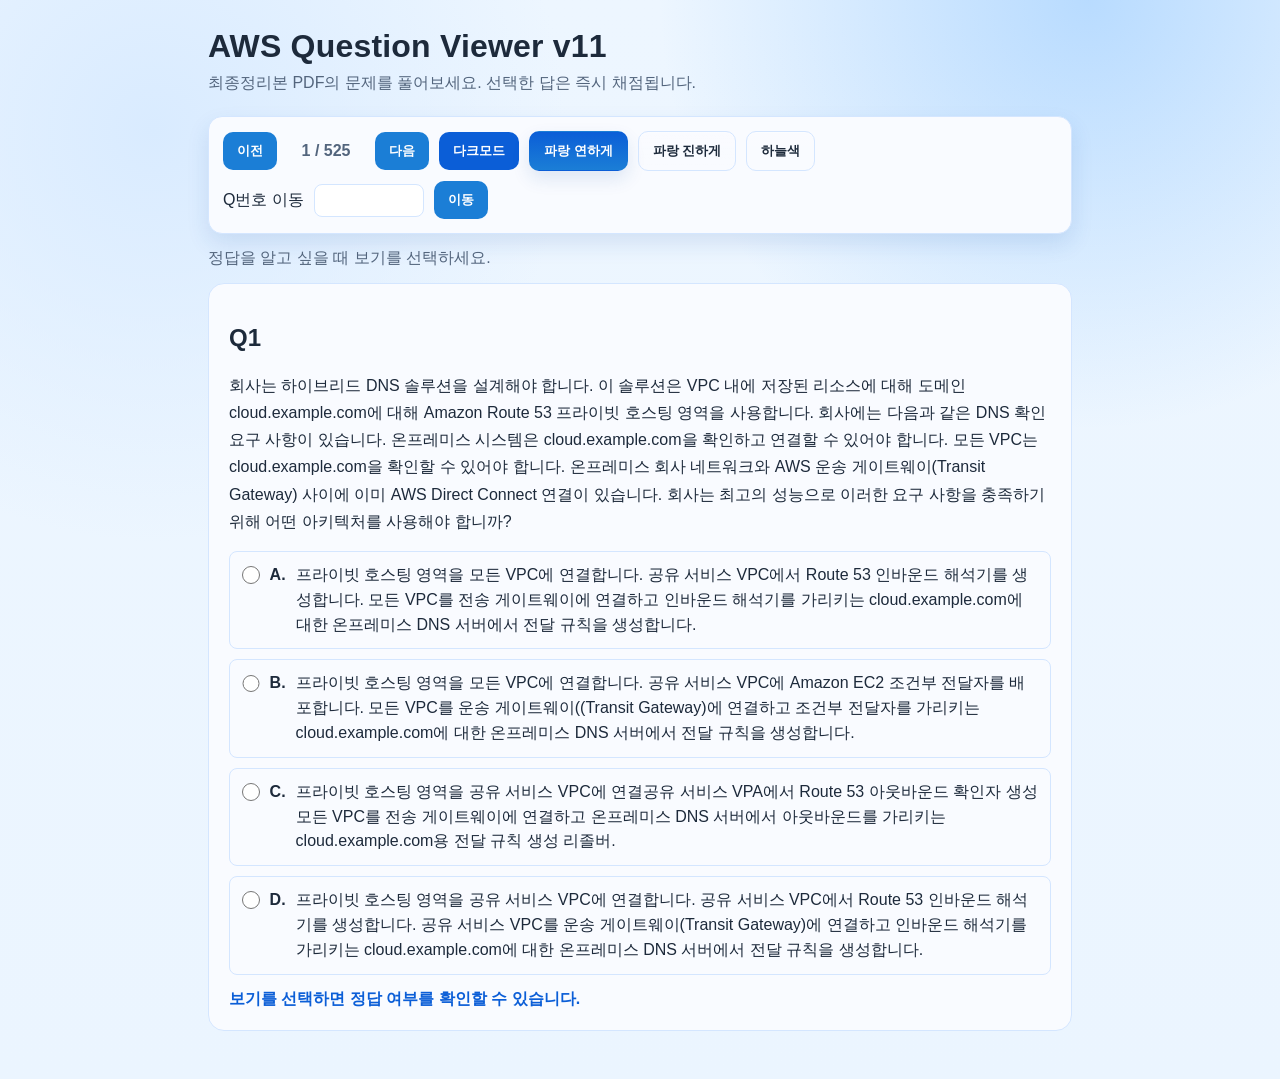
==== viewer/index11.html @ 74671076 "Create v11 questions from PDF highlights" ====
<!doctype html>
<html lang="ko">
<head>
  <meta charset="UTF-8" />
  <meta name="viewport" content="width=device-width, initial-scale=1.0" />
  <title>AWS Question Viewer v11</title>
  <link rel="stylesheet" href="styles.css" />
</head>
<body class="v6 v10">
  <main class="page">
    <header class="hero">
      <h1>AWS Question Viewer v11</h1>
      <p>최종정리본 PDF의 문제를 풀어보세요. 선택한 답은 즉시 채점됩니다.</p>
    </header>

    <section class="controls">
      <div class="nav">
        <button id="prevBtn" type="button">이전</button>
        <span id="progress">0 / 0</span>
        <button id="nextBtn" type="button">다음</button>
        <button id="darkModeBtn" type="button">다크모드</button>
        <button id="blueLightBtn" type="button" class="theme-btn">파랑 연하게</button>
        <button id="blueDeepBtn" type="button" class="theme-btn">파랑 진하게</button>
        <button id="skyBtn" type="button" class="theme-btn">하늘색</button>
      </div>
      <div class="jump">
        <label for="jumpInput">Q번호 이동</label>
        <input id="jumpInput" type="number" min="1" />
        <button id="jumpBtn" type="button">이동</button>
      </div>
    </section>

    <section id="status" class="status">데이터를 불러오는 중입니다.</section>

    <article id="card" class="card hidden">
      <h2 id="qTitle"></h2>
      <p id="qText" class="question"></p>
      <fieldset id="choiceList" class="quiz-choices">
        <legend class="sr-only">답 선택</legend>
      </fieldset>
      <p id="answer" class="answer"></p>
    </article>
  </main>
  <script src="questions_v11.data.js"></script>
  <script src="app11.js"></script>
</body>
</html>
---- viewer/styles.css ----
:root {
  --bg: #eef6ff;
  --bg-2: #dfeeff;
  --panel: #f9fbff;
  --panel-strong: #edf5ff;
  --ink: #1d2a3b;
  --muted: #53657d;
  --accent: #0f5ec6;
  --accent-2: #1d9ad6;
  --line: #d6e3f8;
  --shadow: rgba(29, 72, 134, 0.16);
}

body.theme-blue-light {
  --bg: #edf6ff;
  --bg-2: #d9ebff;
  --panel: #f9fbff;
  --panel-strong: #edf5ff;
  --ink: #1d2a3b;
  --muted: #53657d;
  --accent: #0b5ed7;
  --accent-2: #1b7ed6;
  --line: #d4e6ff;
  --shadow: rgba(22, 85, 168, 0.12);
}

body.theme-blue-deep {
  --bg: #dfeeff;
  --bg-2: #bfd8ff;
  --panel: #edf5ff;
  --panel-strong: #dfeaff;
  --ink: #13263d;
  --muted: #38506d;
  --accent: #0b4ca2;
  --accent-2: #1d74c5;
  --line: #bfd0f5;
  --shadow: rgba(17, 68, 146, 0.18);
}

body.theme-sky {
  --bg: #edfaff;
  --bg-2: #d7f0ff;
  --panel: #f6fcff;
  --panel-strong: #ebf9ff;
  --ink: #1a2c38;
  --muted: #587086;
  --accent: #3f9ed8;
  --accent-2: #7bbde8;
  --line: #d4ecff;
  --shadow: rgba(114, 170, 212, 0.16);
}

body.dark {
  --bg: #071a2d;
  --bg-2: #0d2947;
  --panel: #11243b;
  --panel-strong: #173253;
  --ink: #edf5ff;
  --muted: #adc2d8;
  --accent: #7ab7ff;
  --accent-2: #5ea4ff;
  --line: #1d3e64;
  --shadow: rgba(9, 18, 35, 0.55);
}

* {
  box-sizing: border-box;
}

body {
  margin: 0;
  font-family: "Pretendard", "Noto Sans KR", "Malgun Gothic", sans-serif;
  color: var(--ink);
  background:
    radial-gradient(circle at 12% 12%, var(--bg-2) 0%, transparent 28%),
    radial-gradient(circle at 85% 0%, rgba(99, 176, 255, 0.38) 0%, transparent 28%),
    linear-gradient(180deg, var(--bg) 0%, color-mix(in srgb, var(--bg) 86%, #dfefff 14%));
  transition: background 0.2s ease, color 0.2s ease;
}

.page {
  max-width: 900px;
  margin: 0 auto;
  padding: 28px 18px 48px;
}

.hero h1 {
  margin: 0;
  font-size: 2rem;
  letter-spacing: 0.2px;
}

.hero p {
  margin: 8px 0 0;
  color: var(--muted);
}

.controls {
  margin-top: 22px;
  padding: 14px;
  border: 1px solid var(--line);
  border-radius: 14px;
  background: var(--panel);
  display: grid;
  gap: 10px;
  box-shadow: 0 10px 22px var(--shadow);
}

.v2 .controls {
  display: flex;
  align-items: center;
  gap: 14px;
  flex-wrap: wrap;
}

.v2 .nav {
  flex: 0 0 auto;
}

.v2 .jump {
  margin-left: auto;
  justify-content: flex-end;
}

button,
.file-picker {
  border: 0;
  background: var(--accent);
  color: #ffffff;
  border-radius: 10px;
  padding: 10px 14px;
  font-weight: 700;
  cursor: pointer;
  transition: transform 0.14s ease, opacity 0.14s ease, box-shadow 0.18s ease;
}

button:hover,
.file-picker:hover {
  transform: translateY(-1px);
  opacity: 0.95;
}

#prevBtn,
#nextBtn,
#jumpBtn {
  background: var(--accent-2);
}

.theme-btn {
  background: linear-gradient(180deg, rgba(255,255,255,0.12), rgba(255,255,255,0.02));
  border: 1px solid var(--line);
  color: var(--ink);
  box-shadow: inset 0 1px 0 rgba(255,255,255,0.3);
}

.theme-btn--active {
  background: linear-gradient(180deg, var(--accent), var(--accent-2));
  color: #fff;
  border-color: transparent;
  box-shadow: 0 8px 18px var(--shadow);
}

#highlightBtn {
  background: #b45309;
}

#fileInput {
  display: none;
}

.nav,
.jump {
  display: flex;
  align-items: center;
  gap: 10px;
}

#progress {
  min-width: 78px;
  text-align: center;
  color: var(--muted);
  font-weight: 700;
}

#jumpInput {
  width: 110px;
  padding: 8px;
  border: 1px solid var(--line);
  border-radius: 8px;
}

.status {
  margin-top: 14px;
  color: var(--muted);
}

.card {
  margin-top: 14px;
  padding: 20px;
  border: 1px solid var(--line);
  border-radius: 16px;
  background: var(--panel);
  animation: rise 0.25s ease;
}

.hidden {
  display: none;
}

.question {
  margin-top: 10px;
  line-height: 1.55;
}

.choices {
  margin: 14px 0;
  padding-left: 20px;
  display: grid;
  gap: 8px;
}

.answer {
  margin: 0;
  color: var(--accent);
  font-weight: 800;
}

.correct-choice {
  font-weight: 700;
  background: linear-gradient(90deg, #fff8c2 0%, #fffdf8 82%);
  border-left: 4px solid #f59e0b;
  padding: 6px 8px;
  border-radius: 6px;
}

.hl {
  background: #fff59d;
  border-radius: 3px;
  padding: 0 1px;
}

.hl-block {
  display: inline;
  background: #fff3a3;
  border-radius: 4px;
  padding: 0 2px;
  box-decoration-break: clone;
  -webkit-box-decoration-break: clone;
}

.mapping {
  margin-top: 14px;
  padding-top: 12px;
  border-top: 1px dashed var(--line);
}

.mapping h3 {
  margin: 0 0 8px;
  font-size: 1rem;
}

.mapping-row {
  margin: 6px 0;
  line-height: 1.5;
}

.mapping-arrow {
  color: #8a5a00;
  font-weight: 700;
  margin: 0 6px;
}

.v3 .controls {
  display: flex;
  align-items: center;
  gap: 14px;
  flex-wrap: wrap;
}

.v3 .jump {
  margin-left: auto;
  justify-content: flex-end;
}

.clue-box {
  margin: 14px 0 10px;
  padding: 14px;
  border: 1px solid #f0d69b;
  border-radius: 14px;
  background: linear-gradient(135deg, #fff7d6 0%, #fffdf8 100%);
}

.clue-box__eyebrow {
  margin: 0 0 10px;
  color: #8a5a00;
  font-size: 0.85rem;
  font-weight: 800;
  letter-spacing: 0.04em;
}

.clue-box__badges {
  display: flex;
  flex-wrap: wrap;
  gap: 8px;
}

.clue-badge {
  display: inline-flex;
  align-items: center;
  padding: 8px 12px;
  border-radius: 999px;
  background: #fff0b3;
  color: #6c4a00;
  font-weight: 800;
}

.choices--single {
  padding-left: 0;
}

.correct-choice--v3 {
  list-style: none;
  font-size: 1.04rem;
}

.v5 .question {
  line-height: 1.7;
}

.v5 .correct-choice--v5 {
  font-weight: 700;
  background: linear-gradient(90deg, #fff8c2 0%, #fffdf8 82%);
  border-left: 4px solid #f59e0b;
  padding: 8px 10px;
  border-radius: 6px;
  list-style: none;
}

.v5 .choices {
  padding-left: 0;
}

.v5 .hl {
  background: #fff08a;
  border-radius: 3px;
  padding: 0 2px;
  font-weight: 800;
}

.v6 .question {
  line-height: 1.7;
}

.v6 .choices {
  padding-left: 0;
}

.v6 .correct-choice--v6 {
  list-style: none;
  font-weight: 700;
  background: linear-gradient(90deg, #fff8c2 0%, #fffdf8 82%);
  border-left: 4px solid #f59e0b;
  padding: 8px 10px;
  border-radius: 6px;
}

.pdf-highlight {
  background-color: var(--highlight-color);
  background-color: color-mix(in srgb, var(--highlight-color) calc(var(--highlight-opacity) * 100%), transparent);
  border-radius: 2px;
  padding: 0 1px;
  box-decoration-break: clone;
  -webkit-box-decoration-break: clone;
}

.v4 {
  min-height: 100vh;
  background: #f4f1ea;
}

.concept-app {
  min-height: 100vh;
  display: grid;
  grid-template-columns: 280px minmax(0, 1fr);
}

.concept-sidebar {
  position: sticky;
  top: 0;
  height: 100vh;
  overflow-y: auto;
  padding: 28px 18px;
  color: #f8f4e9;
  background: #173f43;
}

.concept-brand h1,
.concept-header h2 {
  margin: 0;
}

.concept-brand h1 {
  font-size: 1.6rem;
  letter-spacing: 0.02em;
}

.concept-brand p {
  margin: 8px 0 22px;
  color: #b9d3d0;
  font-size: 0.9rem;
  line-height: 1.5;
}

.concept-kicker,
.panel-label {
  display: block;
  margin-bottom: 7px;
  color: #d8a63a;
  font-size: 0.72rem;
  font-weight: 800;
  letter-spacing: 0.12em;
  text-transform: uppercase;
}

.concept-search-label {
  display: block;
  margin-bottom: 6px;
  color: #b9d3d0;
  font-size: 0.8rem;
}

.concept-search {
  width: 100%;
  margin-bottom: 16px;
  padding: 10px 11px;
  border: 1px solid #4b7475;
  border-radius: 8px;
  color: #f8f4e9;
  background: #0f3035;
}

.concept-search::placeholder {
  color: #86aaa8;
}

.service-list {
  display: grid;
  gap: 4px;
}

.service-item {
  display: flex;
  align-items: center;
  justify-content: space-between;
  width: 100%;
  padding: 10px 11px;
  border: 0;
  border-radius: 7px;
  color: #d7e6e3;
  background: transparent;
  text-align: left;
  font-size: 0.84rem;
  font-weight: 600;
}

.service-item small {
  color: #86aaa8;
  font-size: 0.72rem;
}

.service-item:hover,
.service-item--active {
  color: #173f43;
  background: #f4d477;
}

.service-item--active small,
.service-item:hover small {
  color: #6c4a00;
}

.concept-main {
  min-width: 0;
  padding: 38px clamp(22px, 5vw, 72px) 60px;
}

.concept-header {
  display: flex;
  align-items: end;
  justify-content: space-between;
  gap: 18px;
  max-width: 1080px;
  margin: 0 auto 24px;
}

.concept-header h2 {
  font-size: clamp(1.7rem, 3vw, 2.6rem);
}

.concept-count {
  color: #817966;
  font-size: 0.85rem;
  font-weight: 700;
}

.concept-content {
  max-width: 1080px;
  margin: 0 auto;
}

.concept-empty {
  padding: 48px 0;
  color: #817966;
}

.concept-hero,
.concept-panel {
  border: 1px solid #e5ddcd;
  background: #fffdf8;
}

.concept-hero {
  display: flex;
  align-items: center;
  justify-content: space-between;
  gap: 18px;
  padding: 18px 20px;
  border-radius: 12px;
}

.concept-hero a {
  color: #0f766e;
  font-weight: 700;
  text-decoration: none;
}

.concept-stats {
  display: flex;
  gap: 8px;
  color: #6d6657;
  font-size: 0.82rem;
  font-weight: 700;
}

.concept-stats span {
  padding: 6px 9px;
  border-radius: 999px;
  background: #edf3ee;
}

.concept-grid {
  display: grid;
  grid-template-columns: minmax(0, 1.2fr) minmax(0, 1fr);
  gap: 14px;
  margin-top: 14px;
}

.concept-panel {
  padding: 20px;
  border-radius: 12px;
}

.concept-panel h3 {
  margin: 0 0 12px;
  font-size: 1.05rem;
}

.concept-panel--wide {
  background: #fff7d6;
  border-color: #f0d69b;
}

.concept-panel--answer {
  margin-top: 14px;
}

.concept-list {
  display: grid;
  gap: 10px;
  margin: 0;
  padding-left: 18px;
  line-height: 1.55;
}

.concept-list li::marker {
  color: #d08b17;
}

.concept-list small {
  color: #8b7955;
  font-size: 0.75rem;
}

.concept-muted,
.verification-note {
  color: #817966;
  font-size: 0.86rem;
}

.verification-note {
  margin: 16px 2px 0;
}

.sr-only {
  position: absolute;
  width: 1px;
  height: 1px;
  padding: 0;
  margin: -1px;
  overflow: hidden;
  clip: rect(0, 0, 0, 0);
  white-space: nowrap;
  border: 0;
}

.quiz-choices {
  display: grid;
  gap: 10px;
  margin: 14px 0;
  padding: 0;
  border: 0;
}

.quiz-choice {
  display: grid;
  grid-template-columns: auto auto minmax(0, 1fr);
  align-items: start;
  gap: 10px;
  padding: 11px 12px;
  border: 1px solid var(--line);
  border-radius: 8px;
  background: var(--panel);
  cursor: pointer;
  line-height: 1.55;
  transition: border-color 0.15s ease, background 0.15s ease, transform 0.15s ease;
}

.quiz-choice:hover {
  border-color: var(--accent);
  transform: translateY(-1px);
}

.quiz-choice input {
  width: 1.1rem;
  height: 1.1rem;
  margin: 0.2rem 0 0;
  accent-color: var(--accent);
}

.quiz-choice__label {
  font-weight: 800;
}

.quiz-choice--correct {
  border-color: #e6a400;
  background: linear-gradient(90deg, #fff3a3 0%, #fffdf8 82%);
  box-shadow: 0 4px 14px rgba(194, 135, 0, 0.16);
}

.quiz-choice--wrong {
  border-color: #c2413b;
  background: #fff0ee;
}

.quiz-choice--selected {
  font-weight: 700;
}

.answer--correct {
  color: #9a6700;
}

.answer--wrong {
  color: #b42318;
}

body.dark .quiz-choice--correct {
  background: #514315;
  border-color: #d6a928;
}

body.dark .quiz-choice--wrong {
  background: #4d2422;
  border-color: #d66b63;
}

@keyframes rise {
  from {
    opacity: 0;
    transform: translateY(8px);
  }
  to {
    opacity: 1;
    transform: translateY(0);
  }
}

@media (max-width: 640px) {
  .hero h1 {
    font-size: 1.5rem;
  }

  .nav,
  .jump {
    flex-wrap: wrap;
  }

  .v2 .jump {
    margin-left: 0;
    justify-content: flex-start;
  }

  .v3 .jump {
    margin-left: 0;
    justify-content: flex-start;
  }

  .concept-app {
    display: block;
  }

  .concept-main {
    padding: 28px 18px 44px;
  }
}

/* ==========================================================================
   v8 Concept Book Specific Styles
   ========================================================================== */
.concept-filter-group {
  margin-bottom: 16px;
}

.concept-select {
  width: 100%;
  margin-bottom: 16px;
  padding: 9px 10px;
  border: 1px solid #4b7475;
  border-radius: 8px;
  color: #f8f4e9;
  background: #0f3035;
  font-size: 0.85rem;
}

.service-item-badges {
  display: flex;
  gap: 4px;
}

.badge-ans-hl {
  padding: 2px 6px;
  border-radius: 4px;
  color: #5c3c00;
  background: #f0d69b;
  font-size: 0.7rem;
  font-weight: 700;
}

.badge-tot-hl {
  padding: 2px 6px;
  border-radius: 4px;
  color: #2b5658;
  background: #b9d3d0;
  font-size: 0.7rem;
  font-weight: 700;
}

.docs-btn {
  display: inline-block;
  padding: 6px 12px;
  border-radius: 6px;
  color: #fff !important;
  background: #0f766e;
  font-size: 0.85rem;
  text-decoration: none;
  transition: background 0.15s ease;
}

.docs-btn:hover {
  background: #0d5f58;
}

.phrase-bank-container {
  display: flex;
  flex-wrap: wrap;
  gap: 8px;
  line-height: 1.8;
}

.phrase-tag {
  display: inline-flex;
  align-items: center;
  gap: 4px;
  padding: 4px 10px;
  border-radius: 6px;
  border: 1px solid #e2c068;
  background: #fff3c4;
  color: #2c2500;
  font-size: 0.88rem;
  font-weight: 600;
}

.phrase-tag small {
  color: #8c6a00;
  font-size: 0.75rem;
  font-weight: 700;
}

.trigger-box {
  padding: 14px 16px;
  border-left: 4px solid #d08b17;
  border-radius: 0 8px 8px 0;
  background: #fff8e6;
  color: #3d3100;
  font-size: 0.92rem;
  line-height: 1.6;
  font-weight: 500;
}

.qnum-badge-list {
  display: flex;
  flex-wrap: wrap;
  gap: 6px;
  margin-top: 8px;
}

.qnum-badge {
  padding: 3px 9px;
  border-radius: 999px;
  border: 1px solid #cfd8d6;
  background: #eef4f3;
  color: #173f43;
  font-size: 0.78rem;
  font-weight: 700;
}

.example-card-list {
  display: grid;
  gap: 10px;
  margin-top: 8px;
}

.example-card {
  padding: 10px 12px;
  border-radius: 8px;
  border: 1px solid #e7e0d3;
  background: #faf7ef;
}

.example-qnum {
  display: inline-block;
  margin-bottom: 4px;
  padding: 1px 6px;
  border-radius: 4px;
  background: #173f43;
  color: #f8f4e9;
  font-size: 0.72rem;
  font-weight: 700;
}

.example-text {
  margin: 0;
  color: #333;
  font-size: 0.85rem;
  line-height: 1.5;
}

.margin-top-14 {
  margin-top: 14px;
}

  .concept-grid {
    grid-template-columns: 1fr;
  }

/* Dark mode */
body.dark {
  background: radial-gradient(circle at 10% 10%, #1a2530 0%, transparent 35%),
    radial-gradient(circle at 90% 0%, #17232a 0%, transparent 32%),
    #0f1620;
  color: #e8ecf1;
}

body.dark #darkModeBtn {
  background: #334155;
}

body.dark .controls,
body.dark .card {
  background: #182230;
  border-color: #2c3a4a;
}

body.dark .hero p,
body.dark .status,
body.dark #progress {
  color: #9fb0c3;
}

body.dark #jumpInput {
  background: #182230;
  border-color: #2c3a4a;
  color: #e8ecf1;
}

body.dark .question,
body.dark .choices,
body.dark .choices li,
body.dark #qTitle {
  color: #ffffff;
}

body.dark .answer {
  color: #5eead4;
}

body.dark .correct-choice,
body.dark .correct-choice--v3,
body.dark .correct-choice--v5,
body.dark .correct-choice--v6 {
  background: linear-gradient(90deg, #4a4420 0%, #182230 82%);
  border-left-color: #f59e0b;
  color: #ffffff;
}

body.dark .hl,
body.dark .v5 .hl {
  background: #6b5b1f;
  color: #ffffff;
}

body.dark .hl-block {
  background: #5a4d1a;
  color: #ffffff;
}

body.dark .pdf-highlight {
  color: #ffffff;
}

body.dark .mapping {
  border-top-color: #2c3a4a;
}

body.dark .mapping-arrow {
  color: #f0b429;
}

  .concept-hero {
    align-items: flex-start;
    flex-direction: column;
  }
}
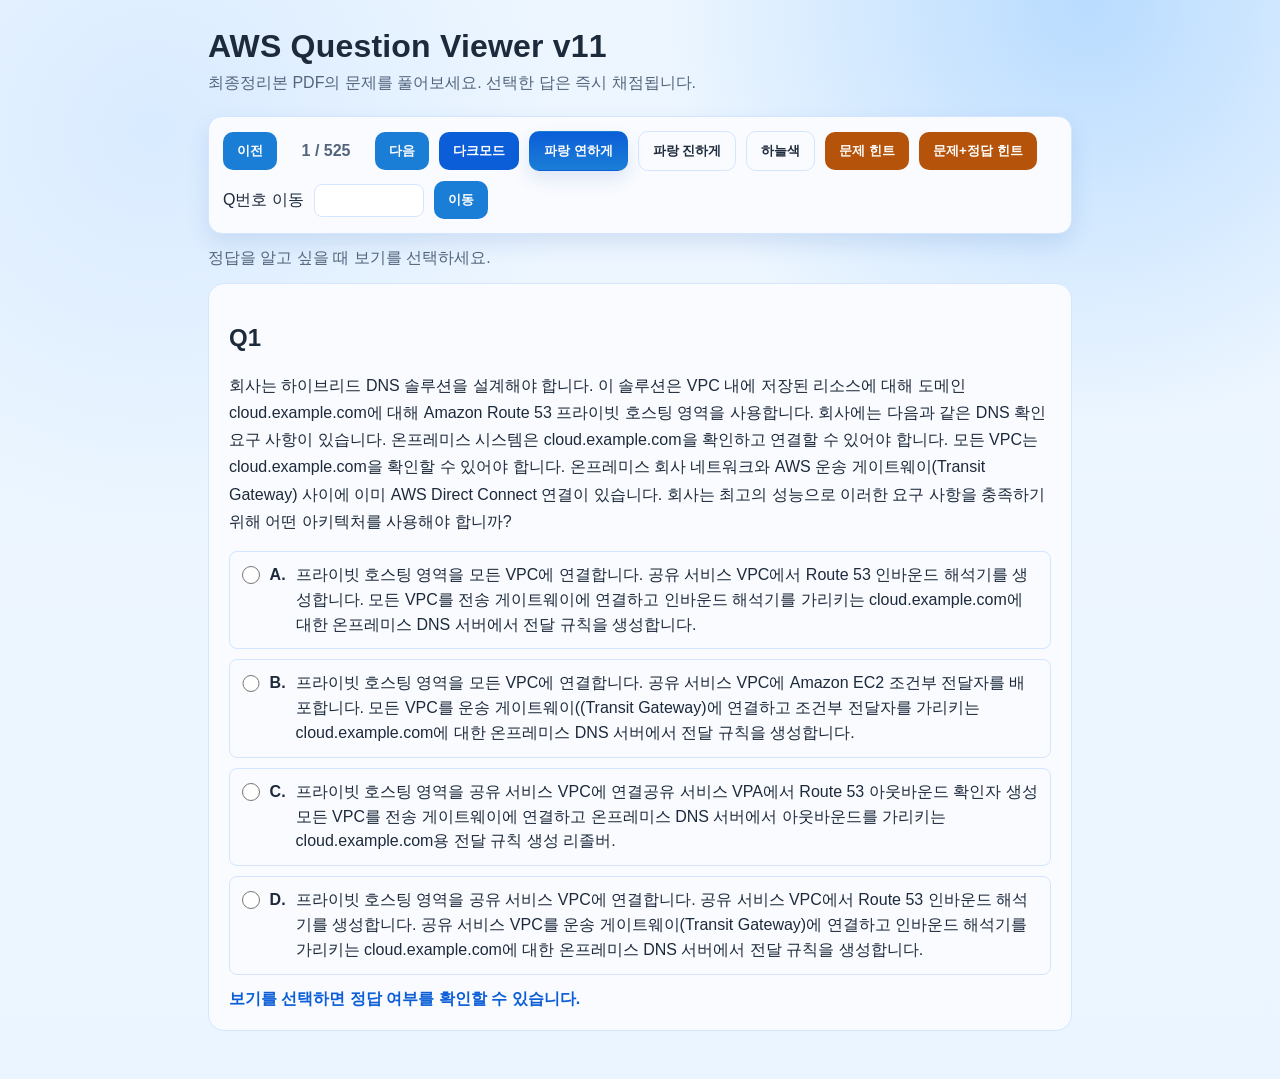
==== commit eb3517a6: "Add v11 question and answer hints" ====
--- a/viewer/index11.html
+++ b/viewer/index11.html
@@ -22,6 +22,8 @@
         <button id="blueLightBtn" type="button" class="theme-btn">파랑 연하게</button>
         <button id="blueDeepBtn" type="button" class="theme-btn">파랑 진하게</button>
         <button id="skyBtn" type="button" class="theme-btn">하늘색</button>
+        <button id="questionHintBtn" type="button" class="hint-btn">문제 힌트</button>
+        <button id="questionAnswerHintBtn" type="button" class="hint-btn">문제+정답 힌트</button>
       </div>
       <div class="jump">
         <label for="jumpInput">Q번호 이동</label>
@@ -42,6 +44,7 @@
     </article>
   </main>
   <script src="questions_v11.data.js"></script>
+  <script src="pdf_highlights.data.js"></script>
   <script src="app11.js"></script>
 </body>
 </html>
--- a/viewer/styles.css
+++ b/viewer/styles.css
@@ -158,6 +158,15 @@
   color: #fff;
   border-color: transparent;
   box-shadow: 0 8px 18px var(--shadow);
+}
+
+.hint-btn {
+  background: #b45309;
+}
+
+.hint-btn--active {
+  background: #92400e;
+  box-shadow: inset 0 0 0 2px #fde68a;
 }
 
 #highlightBtn {
